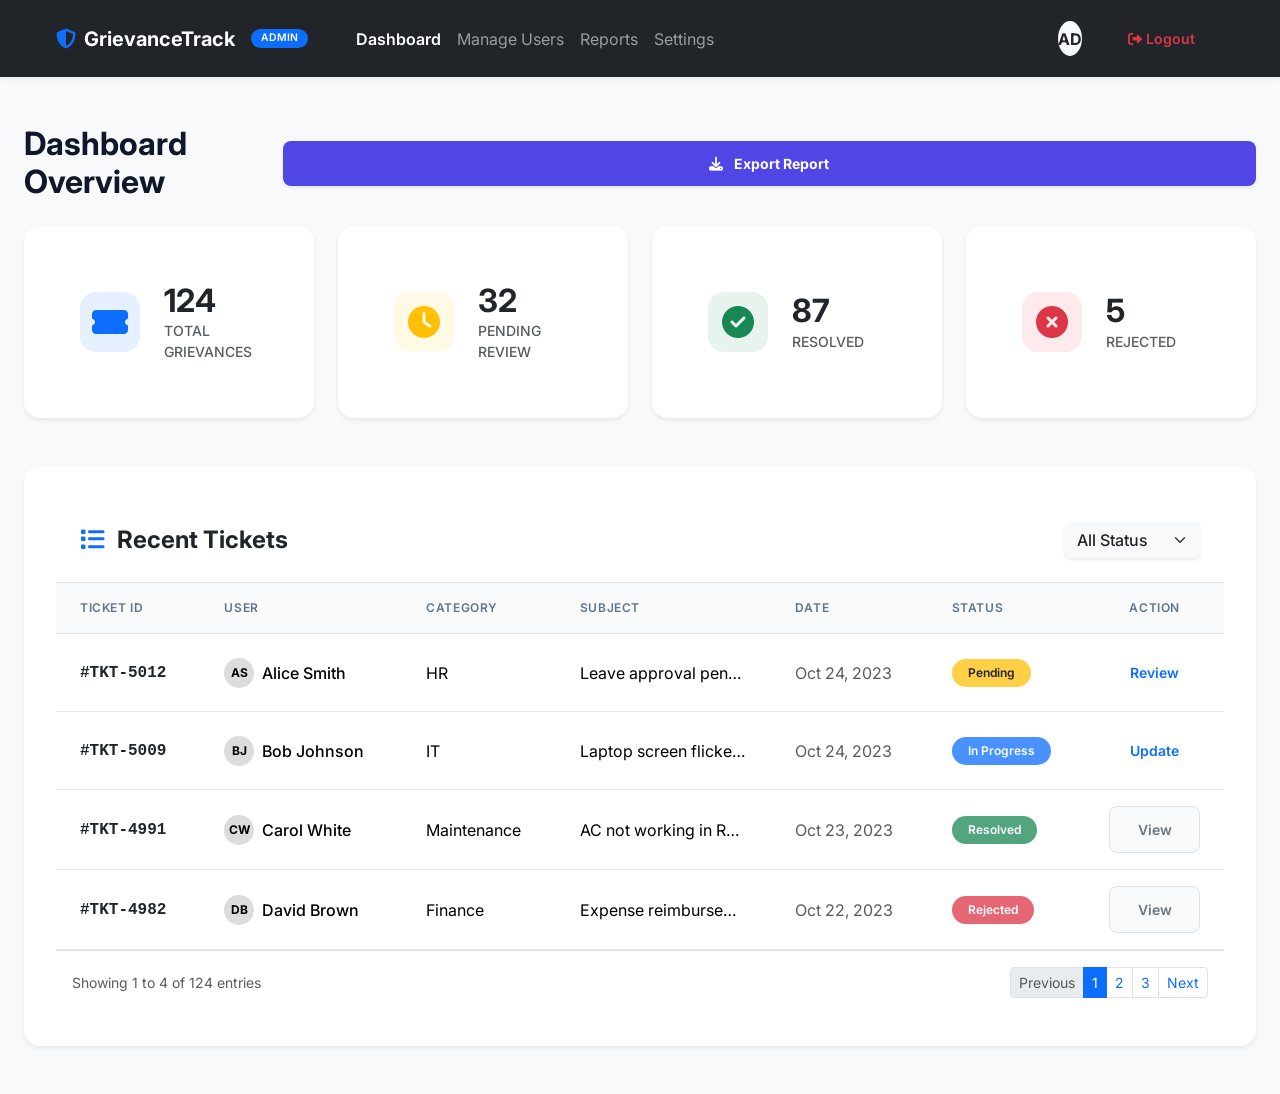
==== wwwroot/admin.html @ 25386aa2 "Frontend UI + Login & Register Integration completed" ====
<!DOCTYPE html>
<html lang="en">
<head>
    <meta charset="UTF-8">
    <meta name="viewport" content="width=device-width, initial-scale=1.0">
    <title>Admin Dashboard</title>
    <link href="https://cdn.jsdelivr.net/npm/bootstrap@5.3.3/dist/css/bootstrap.min.css" rel="stylesheet">
    <link rel="stylesheet" href="https://cdnjs.cloudflare.com/ajax/libs/font-awesome/6.4.0/css/all.min.css">
    <link rel="stylesheet" href="style.css">
</head>
<body class="bg-light">

    <!-- Navbar -->
    <nav class="navbar navbar-expand-lg navbar-dark bg-dark shadow-sm">
        <div class="container-fluid px-4">
            <a class="navbar-brand fw-bold d-flex align-items-center" href="#">
                <i class="fas fa-shield-alt text-primary me-2"></i> GrievanceTrack 
                <span class="badge bg-primary rounded-pill ms-2 ms-sm-3 align-text-bottom" style="font-size: 0.65rem;">ADMIN</span>
            </a>
            <button class="navbar-toggler border-0" type="button" data-bs-toggle="collapse" data-bs-target="#navbarNav">
                <span class="navbar-toggler-icon"></span>
            </button>
            <div class="collapse navbar-collapse" id="navbarNav">
                <ul class="navbar-nav me-auto mb-2 mb-lg-0 ms-lg-4">
                    <li class="nav-item">
                        <a class="nav-link active fw-semibold" href="admin.html">Dashboard</a>
                    </li>
                    <li class="nav-item">
                        <a class="nav-link" href="#">Manage Users</a>
                    </li>
                    <li class="nav-item">
                        <a class="nav-link" href="#">Reports</a>
                    </li>
                    <li class="nav-item">
                        <a class="nav-link" href="#">Settings</a>
                    </li>
                </ul>
                <div class="d-flex align-items-center mt-3 mt-lg-0">
                    <div class="bg-light text-dark fw-bold rounded-circle d-flex align-items-center justify-content-center" style="width: 35px; height: 35px;">
                        AD
                    </div>
                    <a href="index.html" class="btn btn-sm btn-outline-danger ms-3 border-0 fw-semibold"><i class="fas fa-sign-out-alt"></i> Logout</a>
                </div>
            </div>
        </div>
    </nav>

    <main class="container-fluid px-4 py-5" style="max-width: 1400px;">
        <div class="d-flex flex-column flex-md-row justify-content-between align-items-md-center mb-4 gap-3">
            <h2 class="fw-bold m-0">Dashboard Overview</h2>
            <button class="btn btn-primary fw-bold shadow-sm px-4">
                <i class="fas fa-download me-2"></i> Export Report
            </button>
        </div>

        <!-- Metric Cards -->
        <div class="row g-4 mb-5">
            <div class="col-sm-6 col-xl-3">
                <div class="card shadow-sm border-0 rounded-4 h-100">
                    <div class="card-body d-flex align-items-center p-4">
                        <div class="bg-primary bg-opacity-10 text-primary rounded-4 d-flex align-items-center justify-content-center flex-shrink-0" style="width: 60px; height: 60px;">
                            <i class="fas fa-ticket-alt fa-2x"></i>
                        </div>
                        <div class="ms-4">
                            <h2 class="fw-bold mb-0">124</h2>
                            <p class="text-muted fw-medium mb-0 small text-uppercase tracking-wide">Total Grievances</p>
                        </div>
                    </div>
                </div>
            </div>
            
            <div class="col-sm-6 col-xl-3">
                <div class="card shadow-sm border-0 rounded-4 h-100">
                    <div class="card-body d-flex align-items-center p-4">
                        <div class="bg-warning bg-opacity-10 text-warning rounded-4 d-flex align-items-center justify-content-center flex-shrink-0" style="width: 60px; height: 60px;">
                            <i class="fas fa-clock fa-2x"></i>
                        </div>
                        <div class="ms-4">
                            <h2 class="fw-bold mb-0">32</h2>
                            <p class="text-muted fw-medium mb-0 small text-uppercase tracking-wide">Pending Review</p>
                        </div>
                    </div>
                </div>
            </div>

            <div class="col-sm-6 col-xl-3">
                <div class="card shadow-sm border-0 rounded-4 h-100">
                    <div class="card-body d-flex align-items-center p-4">
                        <div class="bg-success bg-opacity-10 text-success rounded-4 d-flex align-items-center justify-content-center flex-shrink-0" style="width: 60px; height: 60px;">
                            <i class="fas fa-check-circle fa-2x"></i>
                        </div>
                        <div class="ms-4">
                            <h2 class="fw-bold mb-0">87</h2>
                            <p class="text-muted fw-medium mb-0 small text-uppercase tracking-wide">Resolved</p>
                        </div>
                    </div>
                </div>
            </div>

            <div class="col-sm-6 col-xl-3">
                <div class="card shadow-sm border-0 rounded-4 h-100">
                    <div class="card-body d-flex align-items-center p-4">
                        <div class="bg-danger bg-opacity-10 text-danger rounded-4 d-flex align-items-center justify-content-center flex-shrink-0" style="width: 60px; height: 60px;">
                            <i class="fas fa-times-circle fa-2x"></i>
                        </div>
                        <div class="ms-4">
                            <h2 class="fw-bold mb-0">5</h2>
                            <p class="text-muted fw-medium mb-0 small text-uppercase tracking-wide">Rejected</p>
                        </div>
                    </div>
                </div>
            </div>
        </div>

        <div class="card shadow-sm border-0 rounded-4 overflow-hidden">
            <div class="card-header bg-white border-bottom p-4 d-flex flex-column flex-sm-row justify-content-between align-items-sm-center gap-3">
                <h4 class="fw-bold m-0"><i class="fas fa-list text-primary me-2"></i> Recent Tickets</h4>
                <div class="d-flex">
                    <select class="form-select bg-light w-auto fw-medium shadow-sm border-0">
                        <option>All Status</option>
                        <option>Pending</option>
                        <option>In Progress</option>
                        <option>Resolved</option>
                    </select>
                </div>
            </div>
            
            <div class="table-responsive">
                <table class="table table-hover align-middle mb-0">
                    <thead class="bg-light text-muted small text-uppercase">
                        <tr>
                            <th class="ps-4 py-3">Ticket ID</th>
                            <th class="py-3">User</th>
                            <th class="py-3">Category</th>
                            <th class="py-3">Subject</th>
                            <th class="py-3">Date</th>
                            <th class="py-3">Status</th>
                            <th class="py-3 pe-4 text-center">Action</th>
                        </tr>
                    </thead>
                    <tbody>
                        <tr>
                            <td class="ps-4 font-monospace fw-bold text-dark">#TKT-5012</td>
                            <td class="fw-medium">
                                <div class="d-flex align-items-center">
                                    <div class="bg-secondary bg-opacity-25 rounded-circle d-flex align-items-center justify-content-center me-2" style="width: 30px; height: 30px; font-size: 0.75rem; font-weight: bold;">AS</div> 
                                    Alice Smith
                                </div>
                            </td>
                            <td>HR</td>
                            <td class="text-truncate" style="max-width: 200px;">Leave approval pending</td>
                            <td class="text-muted">Oct 24, 2023</td>
                            <td><span class="badge bg-warning text-dark rounded-pill px-3 py-2 bg-opacity-75">Pending</span></td>
                            <td class="pe-4 text-center">
                                <button class="btn btn-sm btn-outline-primary fw-semibold rounded-3 px-3">Review</button>
                            </td>
                        </tr>
                        <tr>
                            <td class="ps-4 font-monospace fw-bold text-dark">#TKT-5009</td>
                            <td class="fw-medium">
                                <div class="d-flex align-items-center">
                                    <div class="bg-secondary bg-opacity-25 rounded-circle d-flex align-items-center justify-content-center me-2" style="width: 30px; height: 30px; font-size: 0.75rem; font-weight: bold;">BJ</div> 
                                    Bob Johnson
                                </div>
                            </td>
                            <td>IT</td>
                            <td class="text-truncate" style="max-width: 200px;">Laptop screen flickering</td>
                            <td class="text-muted">Oct 24, 2023</td>
                            <td><span class="badge bg-primary rounded-pill px-3 py-2 bg-opacity-75">In Progress</span></td>
                            <td class="pe-4 text-center">
                                <button class="btn btn-sm btn-outline-primary fw-semibold rounded-3 px-3">Update</button>
                            </td>
                        </tr>
                        <tr>
                            <td class="ps-4 font-monospace fw-bold text-dark">#TKT-4991</td>
                            <td class="fw-medium">
                                <div class="d-flex align-items-center">
                                    <div class="bg-secondary bg-opacity-25 rounded-circle d-flex align-items-center justify-content-center me-2" style="width: 30px; height: 30px; font-size: 0.75rem; font-weight: bold;">CW</div> 
                                    Carol White
                                </div>
                            </td>
                            <td>Maintenance</td>
                            <td class="text-truncate" style="max-width: 200px;">AC not working in Room 4A</td>
                            <td class="text-muted">Oct 23, 2023</td>
                            <td><span class="badge bg-success rounded-pill px-3 py-2 bg-opacity-75">Resolved</span></td>
                            <td class="pe-4 text-center">
                                <button class="btn btn-sm btn-light border fw-semibold rounded-3 px-3 text-secondary">View</button>
                            </td>
                        </tr>
                        <tr>
                            <td class="ps-4 font-monospace fw-bold text-dark">#TKT-4982</td>
                            <td class="fw-medium">
                                <div class="d-flex align-items-center">
                                    <div class="bg-secondary bg-opacity-25 rounded-circle d-flex align-items-center justify-content-center me-2" style="width: 30px; height: 30px; font-size: 0.75rem; font-weight: bold;">DB</div> 
                                    David Brown
                                </div>
                            </td>
                            <td>Finance</td>
                            <td class="text-truncate" style="max-width: 200px;">Expense reimbursement delayed</td>
                            <td class="text-muted">Oct 22, 2023</td>
                            <td><span class="badge bg-danger rounded-pill px-3 py-2 bg-opacity-75">Rejected</span></td>
                            <td class="pe-4 text-center">
                                <button class="btn btn-sm btn-light border fw-semibold rounded-3 px-3 text-secondary">View</button>
                            </td>
                        </tr>
                    </tbody>
                </table>
            </div>
            
            <div class="card-footer bg-white border-top p-3 d-flex justify-content-between align-items-center">
                <span class="text-muted small">Showing 1 to 4 of 124 entries</span>
                <nav aria-label="Page navigation">
                    <ul class="pagination pagination-sm mb-0">
                        <li class="page-item disabled"><a class="page-link" href="#" tabindex="-1">Previous</a></li>
                        <li class="page-item active"><a class="page-link" href="#">1</a></li>
                        <li class="page-item"><a class="page-link" href="#">2</a></li>
                        <li class="page-item"><a class="page-link" href="#">3</a></li>
                        <li class="page-item"><a class="page-link" href="#">Next</a></li>
                    </ul>
                </nav>
            </div>
            
        </div>
    </main>

    <script src="https://cdn.jsdelivr.net/npm/bootstrap@5.3.3/dist/js/bootstrap.bundle.min.js"></script>
    <script src="app.js"></script>
</body>
</html>
---- wwwroot/style.css ----
@import url('https://fonts.googleapis.com/css2?family=Inter:wght@300;400;500;600;700&display=swap');

:root {
  --primary: #4f46e5;
  --primary-hover: #4338ca;
  --secondary: #10b981;
  --danger: #ef4444;
  --warning: #f59e0b;
  --bg-color: #f8fafc;
  --surface: #ffffff;
  --text-main: #0f172a;
  --text-muted: #64748b;
  --border: #e2e8f0;
  --shadow-sm: 0 1px 2px 0 rgb(0 0 0 / 0.05);
  --shadow: 0 4px 6px -1px rgb(0 0 0 / 0.1), 0 2px 4px -2px rgb(0 0 0 / 0.1);
  --shadow-lg: 0 10px 15px -3px rgb(0 0 0 / 0.1), 0 4px 6px -4px rgb(0 0 0 / 0.1);
  --radius-md: 0.5rem;
  --radius-lg: 0.75rem;
  --transition: all 0.3s ease;
}

* {
  margin: 0;
  padding: 0;
  box-sizing: border-box;
  font-family: 'Inter', sans-serif;
}

body {
  background-color: var(--bg-color);
  color: var(--text-main);
  line-height: 1.5;
  min-height: 100vh;
  display: flex;
  flex-direction: column;
}

a {
  color: var(--primary);
  text-decoration: none;
  transition: var(--transition);
}

a:hover {
  color: var(--primary-hover);
}

.auth-container {
  min-height: 100vh;
  display: flex;
  align-items: center;
  justify-content: center;
  padding: 2rem;
  background: linear-gradient(135deg, #f8fafc 0%, #e2e8f0 100%);
}

.auth-card {
  background: var(--surface);
  padding: 2.5rem;
  border-radius: var(--radius-lg);
  box-shadow: var(--shadow-lg);
  width: 100%;
  max-width: 400px;
  animation: slideUp 0.5s ease-out forwards;
}

@keyframes slideUp {
  from { opacity: 0; transform: translateY(20px); }
  to { opacity: 1; transform: translateY(0); }
}

.auth-header {
  text-align: center;
  margin-bottom: 2rem;
}

.auth-header h1 {
  font-size: 1.875rem;
  font-weight: 700;
  color: var(--text-main);
  margin-bottom: 0.5rem;
}

.auth-header p {
  color: var(--text-muted);
  font-size: 0.875rem;
}

.form-group {
  margin-bottom: 1.25rem;
}

.form-group label {
  display: block;
  font-size: 0.875rem;
  font-weight: 500;
  margin-bottom: 0.5rem;
  color: var(--text-main);
}

.form-control {
  width: 100%;
  padding: 0.75rem 1rem;
  border: 1px solid var(--border);
  border-radius: var(--radius-md);
  font-size: 0.875rem;
  color: var(--text-main);
  background-color: var(--surface);
  transition: var(--transition);
}

.form-control:focus {
  outline: none;
  border-color: var(--primary);
  box-shadow: 0 0 0 3px rgba(79, 70, 229, 0.1);
}

.btn {
  display: inline-block;
  width: 100%;
  padding: 0.75rem 1.5rem;
  font-size: 0.875rem;
  font-weight: 600;
  text-align: center;
  border: none;
  border-radius: var(--radius-md);
  cursor: pointer;
  transition: var(--transition);
}

.btn-primary {
  background-color: var(--primary);
  color: white;
}

.btn-primary:hover {
  background-color: var(--primary-hover);
  transform: translateY(-1px);
  box-shadow: var(--shadow);
}

.btn-outline {
  background-color: transparent;
  border: 1px solid var(--border);
  color: var(--text-main);
}

.btn-outline:hover {
  background-color: var(--bg-color);
}

/* Validation */
.error-message {
  color: var(--danger);
  font-size: 0.75rem;
  margin-top: 0.25rem;
  display: none;
}

.form-control.invalid {
  border-color: var(--danger);
}

.auth-footer {
  text-align: center;
  margin-top: 1.5rem;
  font-size: 0.875rem;
  color: var(--text-muted);
}

/* Layout */
.navbar {
  background: var(--surface);
  padding: 1rem 2rem;
  box-shadow: var(--shadow-sm);
  display: flex;
  justify-content: space-between;
  align-items: center;
  position: sticky;
  top: 0;
  z-index: 100;
}

.nav-brand {
  font-size: 1.25rem;
  font-weight: 700;
  color: var(--primary);
  display: flex;
  align-items: center;
  gap: 0.5rem;
}

.nav-links {
  display: flex;
  gap: 1.5rem;
  align-items: center;
}

.nav-links a {
  color: var(--text-main);
  font-weight: 500;
  font-size: 0.875rem;
}

.nav-links a:hover,
.nav-links a.active {
  color: var(--primary);
}

.user-profile {
  display: flex;
  align-items: center;
  gap: 0.75rem;
}

.avatar {
  width: 32px;
  height: 32px;
  border-radius: 50%;
  background: var(--primary);
  color: white;
  display: flex;
  align-items: center;
  justify-content: center;
  font-weight: 600;
  font-size: 0.875rem;
}

.main-content {
  flex: 1;
  padding: 2rem;
  max-width: 1200px;
  margin: 0 auto;
  width: 100%;
}

.page-header {
  margin-bottom: 2rem;
  display: flex;
  justify-content: space-between;
  align-items: center;
}

.page-title {
  font-size: 1.5rem;
  font-weight: 700;
}

/* Cards & Dashboards */
.dashboard-grid {
  display: grid;
  grid-template-columns: repeat(auto-fit, minmax(240px, 1fr));
  gap: 1.5rem;
  margin-bottom: 2rem;
}

.stat-card {
  background: var(--surface);
  padding: 1.5rem;
  border-radius: var(--radius-md);
  box-shadow: var(--shadow-sm);
  border: 1px solid var(--border);
  display: flex;
  align-items: center;
  gap: 1rem;
  transition: var(--transition);
}

.stat-card:hover {
  transform: translateY(-2px);
  box-shadow: var(--shadow);
}

.stat-icon {
  width: 48px;
  height: 48px;
  border-radius: var(--radius-md);
  display: flex;
  align-items: center;
  justify-content: center;
  font-size: 1.5rem;
}

.stat-icon.pending { background: #fef3c7; color: var(--warning); }
.stat-icon.resolved { background: #d1fae5; color: var(--secondary); }
.stat-icon.total { background: #e0e7ff; color: var(--primary); }

.stat-details h3 {
  font-size: 1.875rem;
  font-weight: 700;
  line-height: 1;
  margin-bottom: 0.25rem;
}

.stat-details p {
  color: var(--text-muted);
  font-size: 0.875rem;
  font-weight: 500;
}

/* Tables */
.table-container {
  background: var(--surface);
  border-radius: var(--radius-md);
  box-shadow: var(--shadow-sm);
  border: 1px solid var(--border);
  overflow-x: auto;
}

.table {
  width: 100%;
  border-collapse: collapse;
}

.table th,
.table td {
  padding: 1rem 1.5rem;
  text-align: left;
  border-bottom: 1px solid var(--border);
}

.table th {
  background: #f8fafc;
  font-weight: 600;
  font-size: 0.75rem;
  text-transform: uppercase;
  letter-spacing: 0.05em;
  color: var(--text-muted);
}

.table tbody tr:hover {
  background: #f8fafc;
}

.badge {
  display: inline-flex;
  align-items: center;
  padding: 0.25rem 0.625rem;
  border-radius: 9999px;
  font-size: 0.75rem;
  font-weight: 600;
}

.badge-pending { background: #fef3c7; color: #b45309; }
.badge-in-progress { background: #e0e7ff; color: var(--primary-hover); }
.badge-resolved { background: #d1fae5; color: #047857; }
.badge-rejected { background: #fee2e2; color: #b91c1c; }

/* Forms specific */
.card {
  background: var(--surface);
  border-radius: var(--radius-md);
  box-shadow: var(--shadow-sm);
  border: 1px solid var(--border);
  padding: 2rem;
}

textarea.form-control {
  min-height: 120px;
  resize: vertical;
}

.upload-area {
  border: 2px dashed var(--border);
  border-radius: var(--radius-md);
  padding: 2rem;
  text-align: center;
  cursor: pointer;
  transition: var(--transition);
}

.upload-area:hover {
  border-color: var(--primary);
  background: rgba(79, 70, 229, 0.02);
}

.upload-area i {
  font-size: 2rem;
  color: var(--text-muted);
  margin-bottom: 0.5rem;
}

@media (max-width: 768px) {
  .nav-links {
    display: none;
    /* Add mobile menu styles later if needed */
  }
  
  .auth-card {
    padding: 1.5rem;
  }
  
  .main-content {
    padding: 1rem;
  }
}
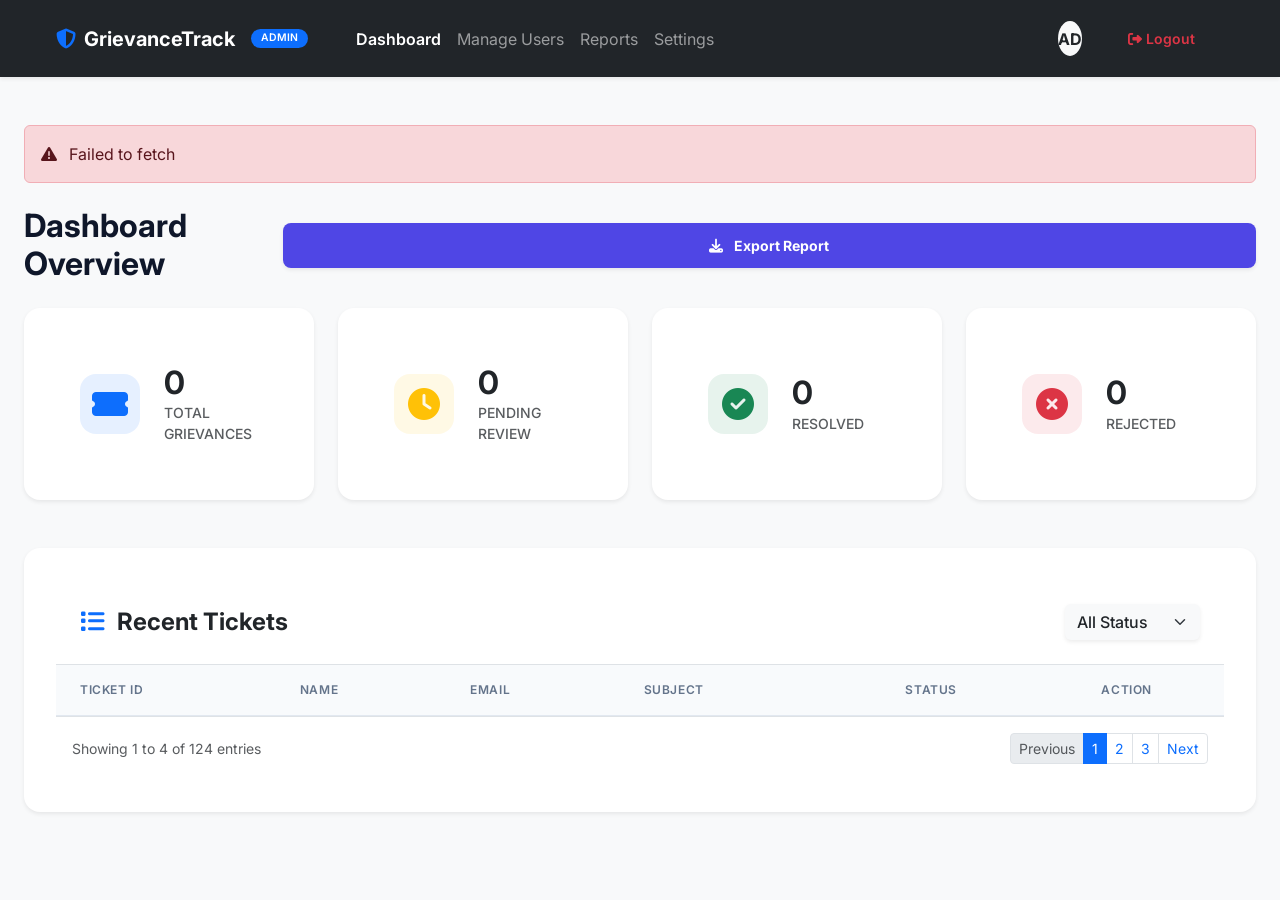
==== commit 685bec05: "Initial working grievance system (Auth + Admin + Search + UI)" ====
--- a/wwwroot/admin.html
+++ b/wwwroot/admin.html
@@ -1,6 +1,15 @@
 <!DOCTYPE html>
 <html lang="en">
+
 <head>
+    <script>
+        console.log("ADMIN PAGE LOADED");
+
+        setTimeout(() => {
+            console.log("ROLE:", localStorage.getItem("role"));
+            console.log("TOKEN:", localStorage.getItem("token"));
+        }, 1000);
+    </script>
     <meta charset="UTF-8">
     <meta name="viewport" content="width=device-width, initial-scale=1.0">
     <title>Admin Dashboard</title>
@@ -8,14 +17,16 @@
     <link rel="stylesheet" href="https://cdnjs.cloudflare.com/ajax/libs/font-awesome/6.4.0/css/all.min.css">
     <link rel="stylesheet" href="style.css">
 </head>
+
 <body class="bg-light">
 
     <!-- Navbar -->
     <nav class="navbar navbar-expand-lg navbar-dark bg-dark shadow-sm">
         <div class="container-fluid px-4">
             <a class="navbar-brand fw-bold d-flex align-items-center" href="#">
-                <i class="fas fa-shield-alt text-primary me-2"></i> GrievanceTrack 
-                <span class="badge bg-primary rounded-pill ms-2 ms-sm-3 align-text-bottom" style="font-size: 0.65rem;">ADMIN</span>
+                <i class="fas fa-shield-alt text-primary me-2"></i> GrievanceTrack
+                <span class="badge bg-primary rounded-pill ms-2 ms-sm-3 align-text-bottom"
+                    style="font-size: 0.65rem;">ADMIN</span>
             </a>
             <button class="navbar-toggler border-0" type="button" data-bs-toggle="collapse" data-bs-target="#navbarNav">
                 <span class="navbar-toggler-icon"></span>
@@ -36,16 +47,20 @@
                     </li>
                 </ul>
                 <div class="d-flex align-items-center mt-3 mt-lg-0">
-                    <div class="bg-light text-dark fw-bold rounded-circle d-flex align-items-center justify-content-center" style="width: 35px; height: 35px;">
+                    <div class="bg-light text-dark fw-bold rounded-circle d-flex align-items-center justify-content-center"
+                        style="width: 35px; height: 35px;">
                         AD
                     </div>
-                    <a href="index.html" class="btn btn-sm btn-outline-danger ms-3 border-0 fw-semibold"><i class="fas fa-sign-out-alt"></i> Logout</a>
+                    <a href="#" onclick="logout(); return false;"
+                        class="btn btn-sm btn-outline-danger ms-3 border-0 fw-semibold"><i
+                            class="fas fa-sign-out-alt"></i> Logout</a>
                 </div>
             </div>
         </div>
     </nav>
 
     <main class="container-fluid px-4 py-5" style="max-width: 1400px;">
+        <div id="adminAlert" class="alert d-none mb-4" role="alert"></div>
         <div class="d-flex flex-column flex-md-row justify-content-between align-items-md-center mb-4 gap-3">
             <h2 class="fw-bold m-0">Dashboard Overview</h2>
             <button class="btn btn-primary fw-bold shadow-sm px-4">
@@ -58,25 +73,27 @@
             <div class="col-sm-6 col-xl-3">
                 <div class="card shadow-sm border-0 rounded-4 h-100">
                     <div class="card-body d-flex align-items-center p-4">
-                        <div class="bg-primary bg-opacity-10 text-primary rounded-4 d-flex align-items-center justify-content-center flex-shrink-0" style="width: 60px; height: 60px;">
+                        <div class="bg-primary bg-opacity-10 text-primary rounded-4 d-flex align-items-center justify-content-center flex-shrink-0"
+                            style="width: 60px; height: 60px;">
                             <i class="fas fa-ticket-alt fa-2x"></i>
                         </div>
                         <div class="ms-4">
-                            <h2 class="fw-bold mb-0">124</h2>
+                            <h2 id="totalCount" class="fw-bold mb-0">0</h2>
                             <p class="text-muted fw-medium mb-0 small text-uppercase tracking-wide">Total Grievances</p>
                         </div>
                     </div>
                 </div>
             </div>
-            
+
             <div class="col-sm-6 col-xl-3">
                 <div class="card shadow-sm border-0 rounded-4 h-100">
                     <div class="card-body d-flex align-items-center p-4">
-                        <div class="bg-warning bg-opacity-10 text-warning rounded-4 d-flex align-items-center justify-content-center flex-shrink-0" style="width: 60px; height: 60px;">
+                        <div class="bg-warning bg-opacity-10 text-warning rounded-4 d-flex align-items-center justify-content-center flex-shrink-0"
+                            style="width: 60px; height: 60px;">
                             <i class="fas fa-clock fa-2x"></i>
                         </div>
                         <div class="ms-4">
-                            <h2 class="fw-bold mb-0">32</h2>
+                            <h2 id="pendingCount" class="fw-bold mb-0">0</h2>
                             <p class="text-muted fw-medium mb-0 small text-uppercase tracking-wide">Pending Review</p>
                         </div>
                     </div>
@@ -86,11 +103,12 @@
             <div class="col-sm-6 col-xl-3">
                 <div class="card shadow-sm border-0 rounded-4 h-100">
                     <div class="card-body d-flex align-items-center p-4">
-                        <div class="bg-success bg-opacity-10 text-success rounded-4 d-flex align-items-center justify-content-center flex-shrink-0" style="width: 60px; height: 60px;">
+                        <div class="bg-success bg-opacity-10 text-success rounded-4 d-flex align-items-center justify-content-center flex-shrink-0"
+                            style="width: 60px; height: 60px;">
                             <i class="fas fa-check-circle fa-2x"></i>
                         </div>
                         <div class="ms-4">
-                            <h2 class="fw-bold mb-0">87</h2>
+                            <h2 id="resolvedCount" class="fw-bold mb-0">0</h2>
                             <p class="text-muted fw-medium mb-0 small text-uppercase tracking-wide">Resolved</p>
                         </div>
                     </div>
@@ -100,11 +118,12 @@
             <div class="col-sm-6 col-xl-3">
                 <div class="card shadow-sm border-0 rounded-4 h-100">
                     <div class="card-body d-flex align-items-center p-4">
-                        <div class="bg-danger bg-opacity-10 text-danger rounded-4 d-flex align-items-center justify-content-center flex-shrink-0" style="width: 60px; height: 60px;">
+                        <div class="bg-danger bg-opacity-10 text-danger rounded-4 d-flex align-items-center justify-content-center flex-shrink-0"
+                            style="width: 60px; height: 60px;">
                             <i class="fas fa-times-circle fa-2x"></i>
                         </div>
                         <div class="ms-4">
-                            <h2 class="fw-bold mb-0">5</h2>
+                            <h2 id="rejectedCount" class="fw-bold mb-0">0</h2>
                             <p class="text-muted fw-medium mb-0 small text-uppercase tracking-wide">Rejected</p>
                         </div>
                     </div>
@@ -113,7 +132,8 @@
         </div>
 
         <div class="card shadow-sm border-0 rounded-4 overflow-hidden">
-            <div class="card-header bg-white border-bottom p-4 d-flex flex-column flex-sm-row justify-content-between align-items-sm-center gap-3">
+            <div
+                class="card-header bg-white border-bottom p-4 d-flex flex-column flex-sm-row justify-content-between align-items-sm-center gap-3">
                 <h4 class="fw-bold m-0"><i class="fas fa-list text-primary me-2"></i> Recent Tickets</h4>
                 <div class="d-flex">
                     <select class="form-select bg-light w-auto fw-medium shadow-sm border-0">
@@ -124,89 +144,25 @@
                     </select>
                 </div>
             </div>
-            
+
             <div class="table-responsive">
                 <table class="table table-hover align-middle mb-0">
                     <thead class="bg-light text-muted small text-uppercase">
                         <tr>
                             <th class="ps-4 py-3">Ticket ID</th>
-                            <th class="py-3">User</th>
-                            <th class="py-3">Category</th>
+                            <th class="py-3">Name</th>
+                            <th class="py-3">Email</th>
                             <th class="py-3">Subject</th>
-                            <th class="py-3">Date</th>
-                            <th class="py-3">Status</th>
+                            <th class="py-3 text-center">Status</th>
                             <th class="py-3 pe-4 text-center">Action</th>
                         </tr>
                     </thead>
-                    <tbody>
-                        <tr>
-                            <td class="ps-4 font-monospace fw-bold text-dark">#TKT-5012</td>
-                            <td class="fw-medium">
-                                <div class="d-flex align-items-center">
-                                    <div class="bg-secondary bg-opacity-25 rounded-circle d-flex align-items-center justify-content-center me-2" style="width: 30px; height: 30px; font-size: 0.75rem; font-weight: bold;">AS</div> 
-                                    Alice Smith
-                                </div>
-                            </td>
-                            <td>HR</td>
-                            <td class="text-truncate" style="max-width: 200px;">Leave approval pending</td>
-                            <td class="text-muted">Oct 24, 2023</td>
-                            <td><span class="badge bg-warning text-dark rounded-pill px-3 py-2 bg-opacity-75">Pending</span></td>
-                            <td class="pe-4 text-center">
-                                <button class="btn btn-sm btn-outline-primary fw-semibold rounded-3 px-3">Review</button>
-                            </td>
-                        </tr>
-                        <tr>
-                            <td class="ps-4 font-monospace fw-bold text-dark">#TKT-5009</td>
-                            <td class="fw-medium">
-                                <div class="d-flex align-items-center">
-                                    <div class="bg-secondary bg-opacity-25 rounded-circle d-flex align-items-center justify-content-center me-2" style="width: 30px; height: 30px; font-size: 0.75rem; font-weight: bold;">BJ</div> 
-                                    Bob Johnson
-                                </div>
-                            </td>
-                            <td>IT</td>
-                            <td class="text-truncate" style="max-width: 200px;">Laptop screen flickering</td>
-                            <td class="text-muted">Oct 24, 2023</td>
-                            <td><span class="badge bg-primary rounded-pill px-3 py-2 bg-opacity-75">In Progress</span></td>
-                            <td class="pe-4 text-center">
-                                <button class="btn btn-sm btn-outline-primary fw-semibold rounded-3 px-3">Update</button>
-                            </td>
-                        </tr>
-                        <tr>
-                            <td class="ps-4 font-monospace fw-bold text-dark">#TKT-4991</td>
-                            <td class="fw-medium">
-                                <div class="d-flex align-items-center">
-                                    <div class="bg-secondary bg-opacity-25 rounded-circle d-flex align-items-center justify-content-center me-2" style="width: 30px; height: 30px; font-size: 0.75rem; font-weight: bold;">CW</div> 
-                                    Carol White
-                                </div>
-                            </td>
-                            <td>Maintenance</td>
-                            <td class="text-truncate" style="max-width: 200px;">AC not working in Room 4A</td>
-                            <td class="text-muted">Oct 23, 2023</td>
-                            <td><span class="badge bg-success rounded-pill px-3 py-2 bg-opacity-75">Resolved</span></td>
-                            <td class="pe-4 text-center">
-                                <button class="btn btn-sm btn-light border fw-semibold rounded-3 px-3 text-secondary">View</button>
-                            </td>
-                        </tr>
-                        <tr>
-                            <td class="ps-4 font-monospace fw-bold text-dark">#TKT-4982</td>
-                            <td class="fw-medium">
-                                <div class="d-flex align-items-center">
-                                    <div class="bg-secondary bg-opacity-25 rounded-circle d-flex align-items-center justify-content-center me-2" style="width: 30px; height: 30px; font-size: 0.75rem; font-weight: bold;">DB</div> 
-                                    David Brown
-                                </div>
-                            </td>
-                            <td>Finance</td>
-                            <td class="text-truncate" style="max-width: 200px;">Expense reimbursement delayed</td>
-                            <td class="text-muted">Oct 22, 2023</td>
-                            <td><span class="badge bg-danger rounded-pill px-3 py-2 bg-opacity-75">Rejected</span></td>
-                            <td class="pe-4 text-center">
-                                <button class="btn btn-sm btn-light border fw-semibold rounded-3 px-3 text-secondary">View</button>
-                            </td>
-                        </tr>
+                    <tbody id="adminTableBody">
+                        <!-- Data injected by app.js -->
                     </tbody>
                 </table>
             </div>
-            
+
             <div class="card-footer bg-white border-top p-3 d-flex justify-content-between align-items-center">
                 <span class="text-muted small">Showing 1 to 4 of 124 entries</span>
                 <nav aria-label="Page navigation">
@@ -219,11 +175,12 @@
                     </ul>
                 </nav>
             </div>
-            
+
         </div>
     </main>
 
     <script src="https://cdn.jsdelivr.net/npm/bootstrap@5.3.3/dist/js/bootstrap.bundle.min.js"></script>
     <script src="app.js"></script>
 </body>
-</html>
+
+</html>
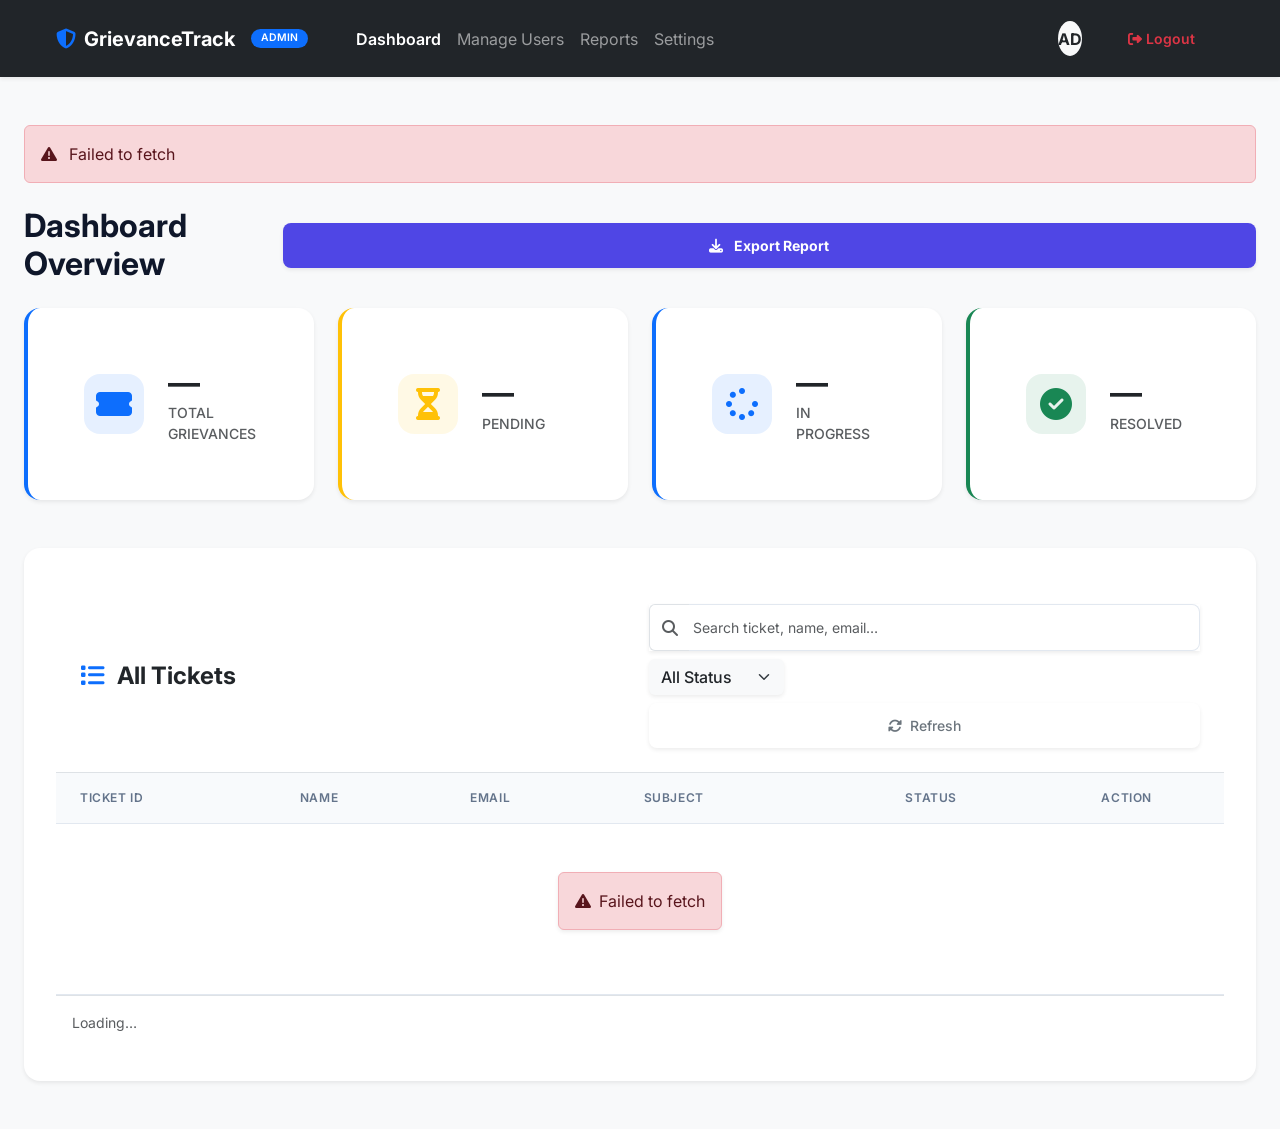
==== commit b1bc78cc: "Added My Grievances feature and enhanced admin dashboard" ====
--- a/wwwroot/admin.html
+++ b/wwwroot/admin.html
@@ -2,14 +2,7 @@
 <html lang="en">
 
 <head>
-    <script>
-        console.log("ADMIN PAGE LOADED");
 
-        setTimeout(() => {
-            console.log("ROLE:", localStorage.getItem("role"));
-            console.log("TOKEN:", localStorage.getItem("token"));
-        }, 1000);
-    </script>
     <meta charset="UTF-8">
     <meta name="viewport" content="width=device-width, initial-scale=1.0">
     <title>Admin Dashboard</title>
@@ -70,78 +63,95 @@
 
         <!-- Metric Cards -->
         <div class="row g-4 mb-5">
+
+            <!-- Total -->
             <div class="col-sm-6 col-xl-3">
-                <div class="card shadow-sm border-0 rounded-4 h-100">
+                <div class="card shadow-sm border-0 rounded-4 h-100" style="border-left: 4px solid #0d6efd !important;">
                     <div class="card-body d-flex align-items-center p-4">
                         <div class="bg-primary bg-opacity-10 text-primary rounded-4 d-flex align-items-center justify-content-center flex-shrink-0"
                             style="width: 60px; height: 60px;">
                             <i class="fas fa-ticket-alt fa-2x"></i>
                         </div>
                         <div class="ms-4">
-                            <h2 id="totalCount" class="fw-bold mb-0">0</h2>
-                            <p class="text-muted fw-medium mb-0 small text-uppercase tracking-wide">Total Grievances</p>
+                            <h2 id="totalCount" class="fw-bold mb-0">—</h2>
+                            <p class="text-muted fw-medium mb-0 small text-uppercase">Total Grievances</p>
                         </div>
                     </div>
                 </div>
             </div>
 
+            <!-- Pending -->
             <div class="col-sm-6 col-xl-3">
-                <div class="card shadow-sm border-0 rounded-4 h-100">
+                <div class="card shadow-sm border-0 rounded-4 h-100" style="border-left: 4px solid #ffc107 !important;">
                     <div class="card-body d-flex align-items-center p-4">
                         <div class="bg-warning bg-opacity-10 text-warning rounded-4 d-flex align-items-center justify-content-center flex-shrink-0"
                             style="width: 60px; height: 60px;">
-                            <i class="fas fa-clock fa-2x"></i>
+                            <i class="fas fa-hourglass-half fa-2x"></i>
                         </div>
                         <div class="ms-4">
-                            <h2 id="pendingCount" class="fw-bold mb-0">0</h2>
-                            <p class="text-muted fw-medium mb-0 small text-uppercase tracking-wide">Pending Review</p>
+                            <h2 id="pendingCount" class="fw-bold mb-0">—</h2>
+                            <p class="text-muted fw-medium mb-0 small text-uppercase">Pending</p>
                         </div>
                     </div>
                 </div>
             </div>
 
+            <!-- In Progress -->
             <div class="col-sm-6 col-xl-3">
-                <div class="card shadow-sm border-0 rounded-4 h-100">
+                <div class="card shadow-sm border-0 rounded-4 h-100" style="border-left: 4px solid #0d6efd !important;">
+                    <div class="card-body d-flex align-items-center p-4">
+                        <div class="bg-primary bg-opacity-10 text-primary rounded-4 d-flex align-items-center justify-content-center flex-shrink-0"
+                            style="width: 60px; height: 60px;">
+                            <i class="fas fa-spinner fa-2x"></i>
+                        </div>
+                        <div class="ms-4">
+                            <h2 id="inProgressCount" class="fw-bold mb-0">—</h2>
+                            <p class="text-muted fw-medium mb-0 small text-uppercase">In Progress</p>
+                        </div>
+                    </div>
+                </div>
+            </div>
+
+            <!-- Resolved -->
+            <div class="col-sm-6 col-xl-3">
+                <div class="card shadow-sm border-0 rounded-4 h-100" style="border-left: 4px solid #198754 !important;">
                     <div class="card-body d-flex align-items-center p-4">
                         <div class="bg-success bg-opacity-10 text-success rounded-4 d-flex align-items-center justify-content-center flex-shrink-0"
                             style="width: 60px; height: 60px;">
                             <i class="fas fa-check-circle fa-2x"></i>
                         </div>
                         <div class="ms-4">
-                            <h2 id="resolvedCount" class="fw-bold mb-0">0</h2>
-                            <p class="text-muted fw-medium mb-0 small text-uppercase tracking-wide">Resolved</p>
+                            <h2 id="resolvedCount" class="fw-bold mb-0">—</h2>
+                            <p class="text-muted fw-medium mb-0 small text-uppercase">Resolved</p>
                         </div>
                     </div>
                 </div>
             </div>
 
-            <div class="col-sm-6 col-xl-3">
-                <div class="card shadow-sm border-0 rounded-4 h-100">
-                    <div class="card-body d-flex align-items-center p-4">
-                        <div class="bg-danger bg-opacity-10 text-danger rounded-4 d-flex align-items-center justify-content-center flex-shrink-0"
-                            style="width: 60px; height: 60px;">
-                            <i class="fas fa-times-circle fa-2x"></i>
-                        </div>
-                        <div class="ms-4">
-                            <h2 id="rejectedCount" class="fw-bold mb-0">0</h2>
-                            <p class="text-muted fw-medium mb-0 small text-uppercase tracking-wide">Rejected</p>
-                        </div>
-                    </div>
-                </div>
-            </div>
         </div>
 
         <div class="card shadow-sm border-0 rounded-4 overflow-hidden">
             <div
                 class="card-header bg-white border-bottom p-4 d-flex flex-column flex-sm-row justify-content-between align-items-sm-center gap-3">
-                <h4 class="fw-bold m-0"><i class="fas fa-list text-primary me-2"></i> Recent Tickets</h4>
-                <div class="d-flex">
-                    <select class="form-select bg-light w-auto fw-medium shadow-sm border-0">
-                        <option>All Status</option>
-                        <option>Pending</option>
-                        <option>In Progress</option>
-                        <option>Resolved</option>
+                <h4 class="fw-bold m-0"><i class="fas fa-list text-primary me-2"></i> All Tickets</h4>
+                <div class="d-flex align-items-center gap-2 flex-wrap">
+                    <!-- Live search -->
+                    <div class="input-group shadow-sm" style="min-width: 220px;">
+                        <span class="input-group-text bg-white border-end-0"><i class="fas fa-search text-muted"></i></span>
+                        <input id="adminSearch" type="text" class="form-control border-start-0 ps-1" placeholder="Search ticket, name, email…">
+                    </div>
+                    <!-- Status filter -->
+                    <select id="adminStatusFilter" class="form-select bg-light fw-medium shadow-sm border-0" style="width: auto;">
+                        <option value="">All Status</option>
+                        <option value="pending">Pending</option>
+                        <option value="in progress">In Progress</option>
+                        <option value="resolved">Resolved</option>
+                        <option value="rejected">Rejected</option>
                     </select>
+                    <!-- Refresh -->
+                    <button id="adminRefreshBtn" class="btn btn-outline-secondary shadow-sm fw-medium" onclick="window.reloadAdminGrievances && window.reloadAdminGrievances()">
+                        <i class="fas fa-sync-alt me-1"></i> Refresh
+                    </button>
                 </div>
             </div>
 
@@ -164,16 +174,7 @@
             </div>
 
             <div class="card-footer bg-white border-top p-3 d-flex justify-content-between align-items-center">
-                <span class="text-muted small">Showing 1 to 4 of 124 entries</span>
-                <nav aria-label="Page navigation">
-                    <ul class="pagination pagination-sm mb-0">
-                        <li class="page-item disabled"><a class="page-link" href="#" tabindex="-1">Previous</a></li>
-                        <li class="page-item active"><a class="page-link" href="#">1</a></li>
-                        <li class="page-item"><a class="page-link" href="#">2</a></li>
-                        <li class="page-item"><a class="page-link" href="#">3</a></li>
-                        <li class="page-item"><a class="page-link" href="#">Next</a></li>
-                    </ul>
-                </nav>
+                <span id="adminEntryCount" class="text-muted small">Loading…</span>
             </div>
 
         </div>
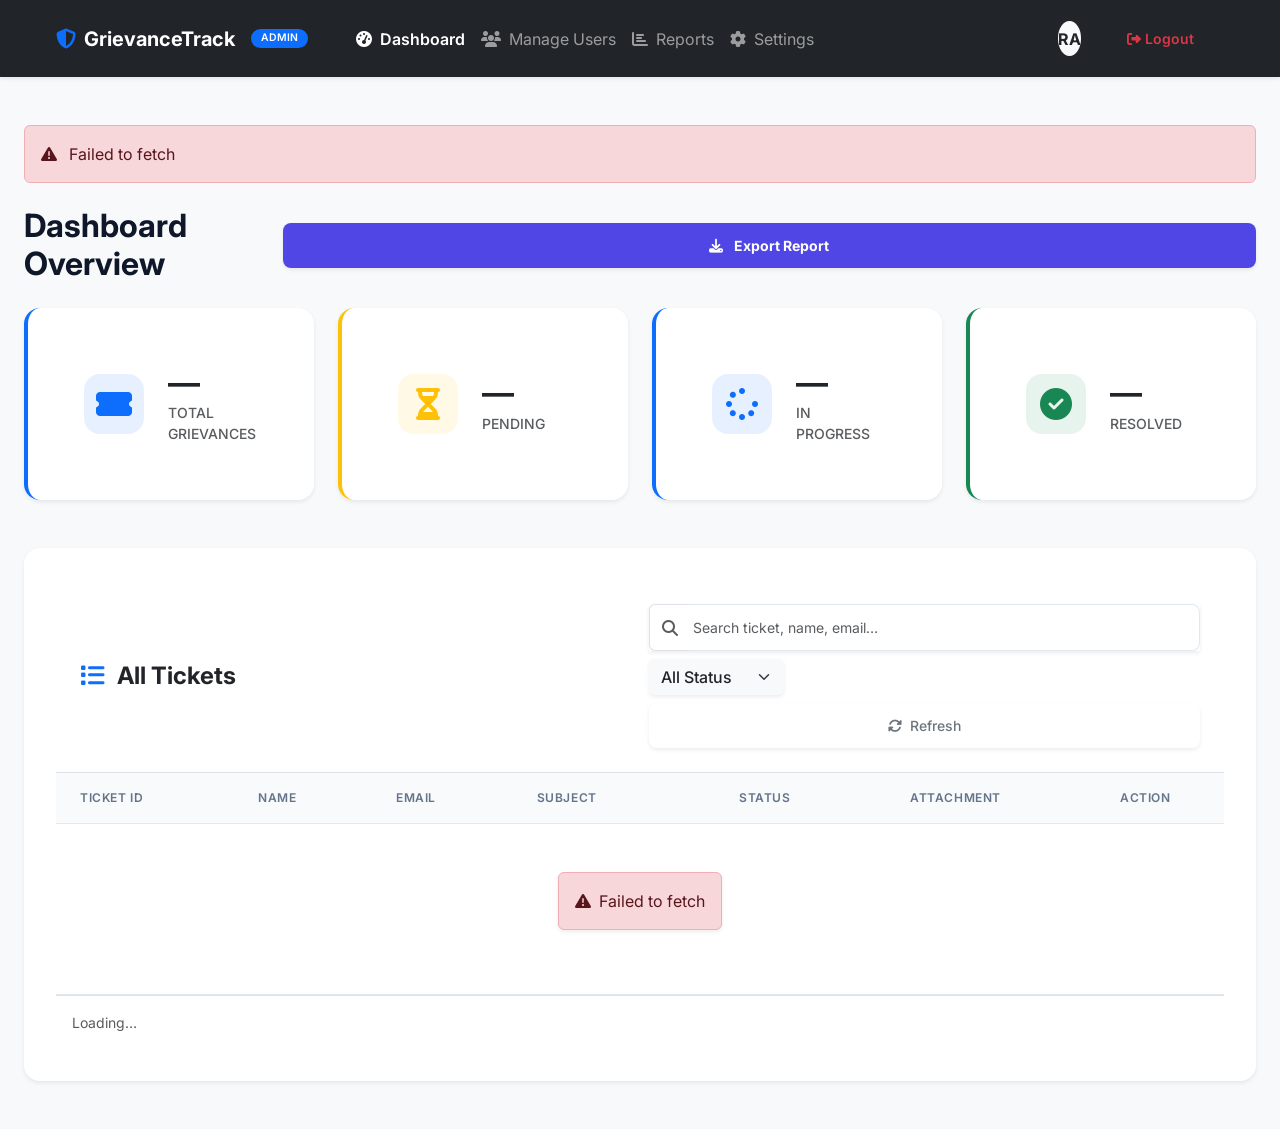
==== commit cff95c11: "Security fix: restricted admin access, fixed file upload, bug fixes" ====
--- a/wwwroot/admin.html
+++ b/wwwroot/admin.html
@@ -2,7 +2,6 @@
 <html lang="en">
 
 <head>
-
     <meta charset="UTF-8">
     <meta name="viewport" content="width=device-width, initial-scale=1.0">
     <title>Admin Dashboard</title>
@@ -27,22 +26,30 @@
             <div class="collapse navbar-collapse" id="navbarNav">
                 <ul class="navbar-nav me-auto mb-2 mb-lg-0 ms-lg-4">
                     <li class="nav-item">
-                        <a class="nav-link active fw-semibold" href="admin.html">Dashboard</a>
+                        <a class="nav-link active fw-semibold" href="admin.html">
+                            <i class="fas fa-tachometer-alt me-1"></i> Dashboard
+                        </a>
                     </li>
                     <li class="nav-item">
-                        <a class="nav-link" href="#">Manage Users</a>
+                        <a class="nav-link" href="manage-users.html">
+                            <i class="fas fa-users me-1"></i> Manage Users
+                        </a>
                     </li>
                     <li class="nav-item">
-                        <a class="nav-link" href="#">Reports</a>
+                        <a class="nav-link" href="reports.html">
+                            <i class="fas fa-chart-bar me-1"></i> Reports
+                        </a>
                     </li>
                     <li class="nav-item">
-                        <a class="nav-link" href="#">Settings</a>
+                        <a class="nav-link" href="settings.html">
+                            <i class="fas fa-cog me-1"></i> Settings
+                        </a>
                     </li>
                 </ul>
                 <div class="d-flex align-items-center mt-3 mt-lg-0">
                     <div class="bg-light text-dark fw-bold rounded-circle d-flex align-items-center justify-content-center"
                         style="width: 35px; height: 35px;">
-                        AD
+                        RA
                     </div>
                     <a href="#" onclick="logout(); return false;"
                         class="btn btn-sm btn-outline-danger ms-3 border-0 fw-semibold"><i
@@ -137,11 +144,14 @@
                 <div class="d-flex align-items-center gap-2 flex-wrap">
                     <!-- Live search -->
                     <div class="input-group shadow-sm" style="min-width: 220px;">
-                        <span class="input-group-text bg-white border-end-0"><i class="fas fa-search text-muted"></i></span>
-                        <input id="adminSearch" type="text" class="form-control border-start-0 ps-1" placeholder="Search ticket, name, email…">
+                        <span class="input-group-text bg-white border-end-0"><i
+                                class="fas fa-search text-muted"></i></span>
+                        <input id="adminSearch" type="text" class="form-control border-start-0 ps-1"
+                            placeholder="Search ticket, name, email…">
                     </div>
                     <!-- Status filter -->
-                    <select id="adminStatusFilter" class="form-select bg-light fw-medium shadow-sm border-0" style="width: auto;">
+                    <select id="adminStatusFilter" class="form-select bg-light fw-medium shadow-sm border-0"
+                        style="width: auto;">
                         <option value="">All Status</option>
                         <option value="pending">Pending</option>
                         <option value="in progress">In Progress</option>
@@ -149,7 +159,8 @@
                         <option value="rejected">Rejected</option>
                     </select>
                     <!-- Refresh -->
-                    <button id="adminRefreshBtn" class="btn btn-outline-secondary shadow-sm fw-medium" onclick="window.reloadAdminGrievances && window.reloadAdminGrievances()">
+                    <button id="adminRefreshBtn" class="btn btn-outline-secondary shadow-sm fw-medium"
+                        onclick="window.reloadAdminGrievances && window.reloadAdminGrievances()">
                         <i class="fas fa-sync-alt me-1"></i> Refresh
                     </button>
                 </div>
@@ -164,6 +175,7 @@
                             <th class="py-3">Email</th>
                             <th class="py-3">Subject</th>
                             <th class="py-3 text-center">Status</th>
+                            <th class="py-3 text-center">Attachment</th>
                             <th class="py-3 pe-4 text-center">Action</th>
                         </tr>
                     </thead>
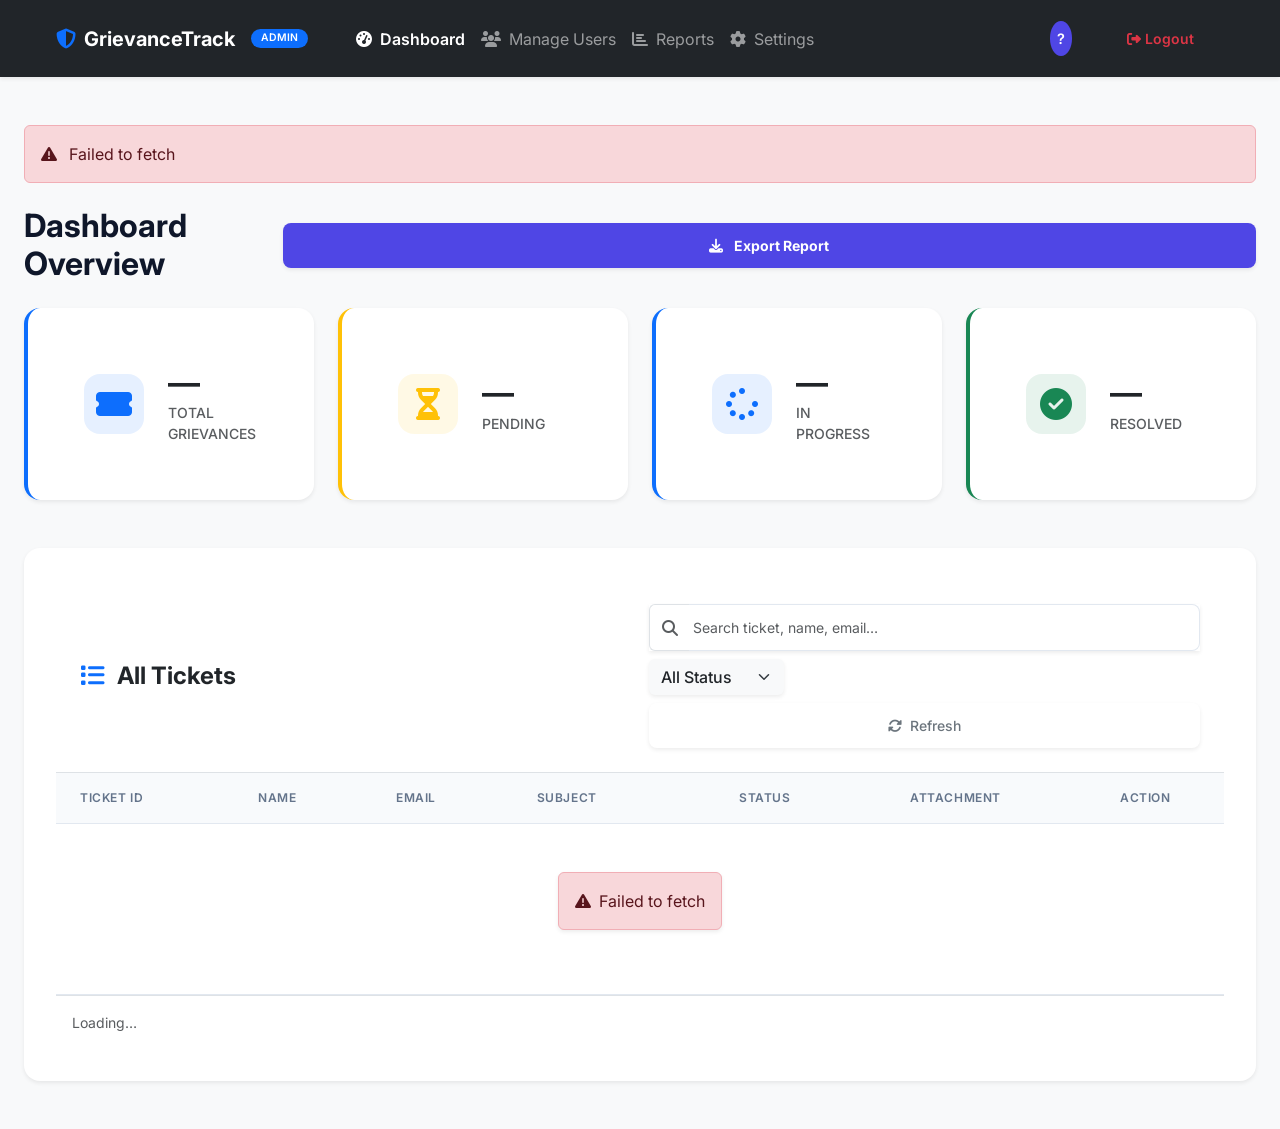
==== commit 69a6691d: "Fixed role management (SuperAdmin control), added export feature, profile avatar initials, navbar re" ====
--- a/wwwroot/admin.html
+++ b/wwwroot/admin.html
@@ -47,10 +47,7 @@
                     </li>
                 </ul>
                 <div class="d-flex align-items-center mt-3 mt-lg-0">
-                    <div class="bg-light text-dark fw-bold rounded-circle d-flex align-items-center justify-content-center"
-                        style="width: 35px; height: 35px;">
-                        RA
-                    </div>
+                    <div id="userAvatar" class="avatar avatar-lg me-2" title="Profile">?</div>
                     <a href="#" onclick="logout(); return false;"
                         class="btn btn-sm btn-outline-danger ms-3 border-0 fw-semibold"><i
                             class="fas fa-sign-out-alt"></i> Logout</a>
@@ -63,7 +60,7 @@
         <div id="adminAlert" class="alert d-none mb-4" role="alert"></div>
         <div class="d-flex flex-column flex-md-row justify-content-between align-items-md-center mb-4 gap-3">
             <h2 class="fw-bold m-0">Dashboard Overview</h2>
-            <button class="btn btn-primary fw-bold shadow-sm px-4">
+            <button id="exportBtn" class="btn btn-primary fw-bold shadow-sm px-4">
                 <i class="fas fa-download me-2"></i> Export Report
             </button>
         </div>
--- a/wwwroot/style.css
+++ b/wwwroot/style.css
@@ -226,6 +226,13 @@
   font-size: 0.875rem;
 }
 
+/* Larger avatar used in some pages (35px) */
+.avatar-lg {
+  width: 35px;
+  height: 35px;
+  font-size: 0.9rem;
+}
+
 .main-content {
   flex: 1;
   padding: 2rem;
